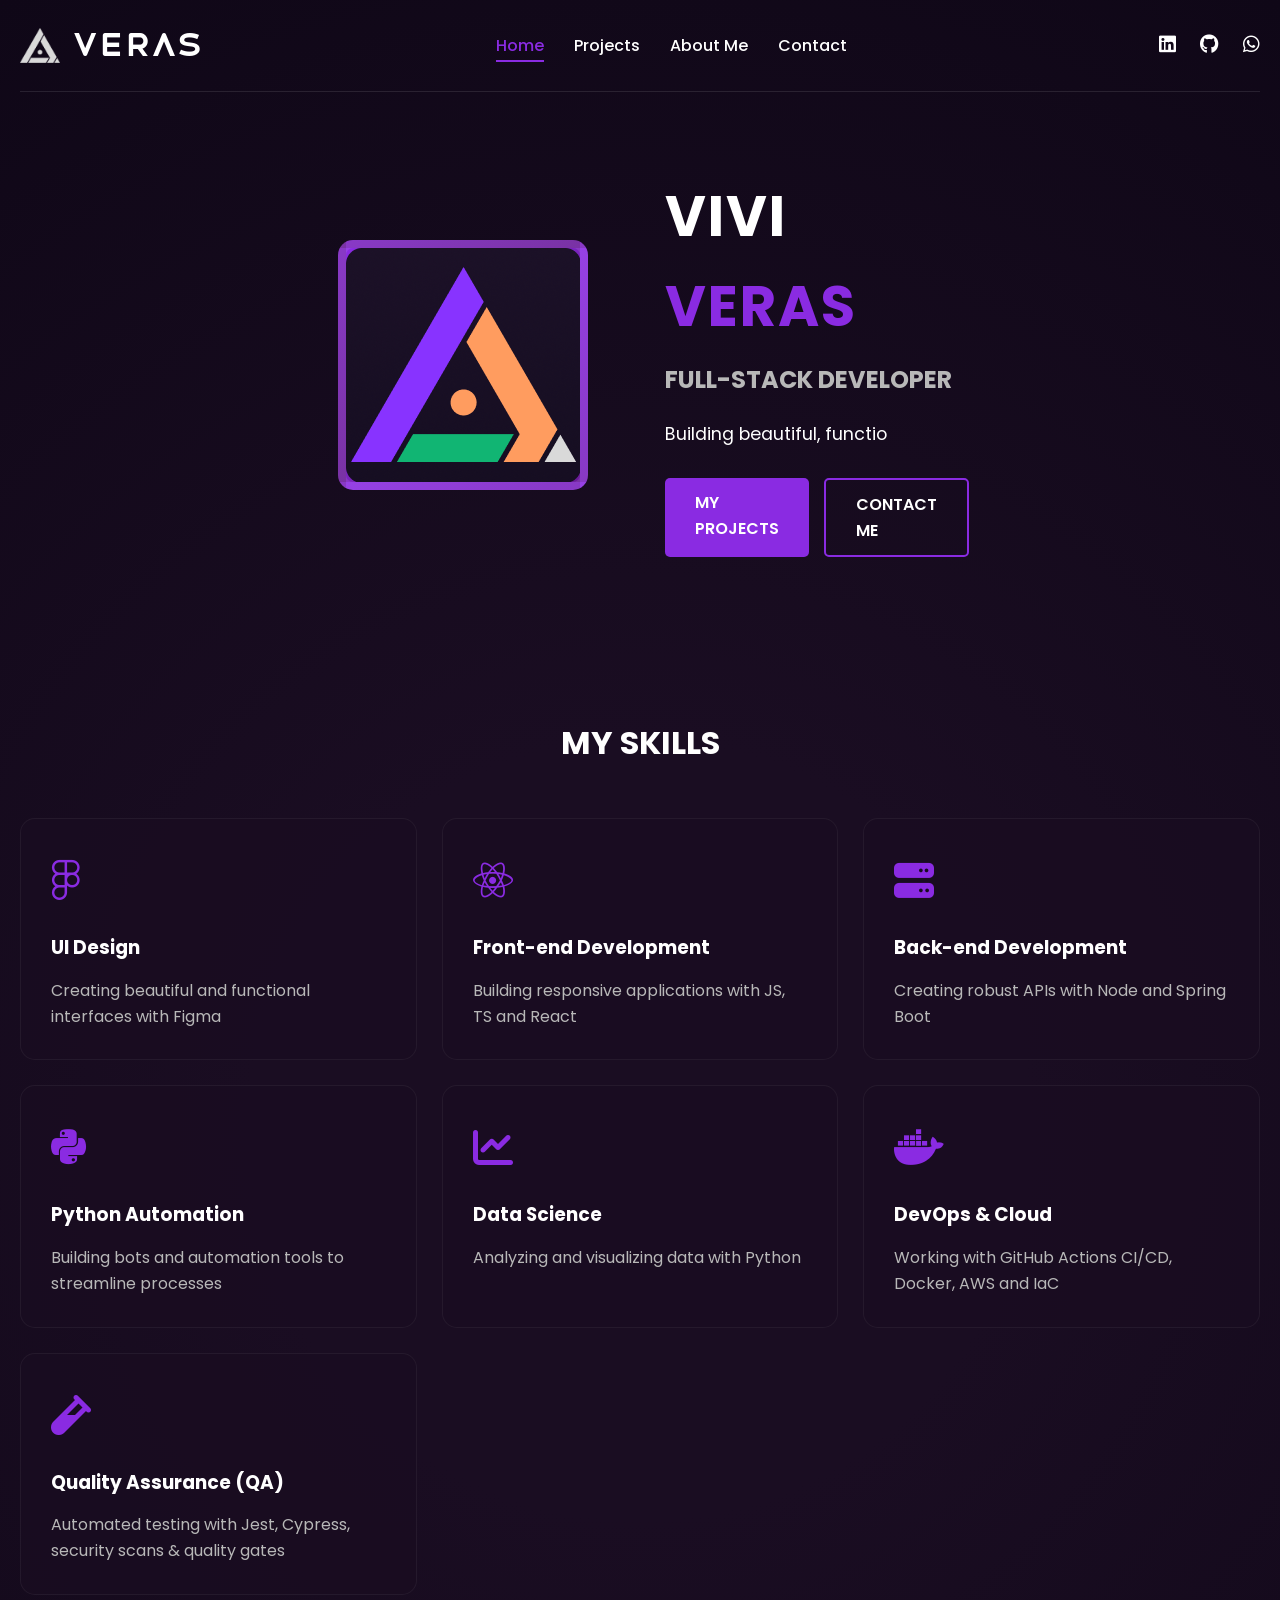
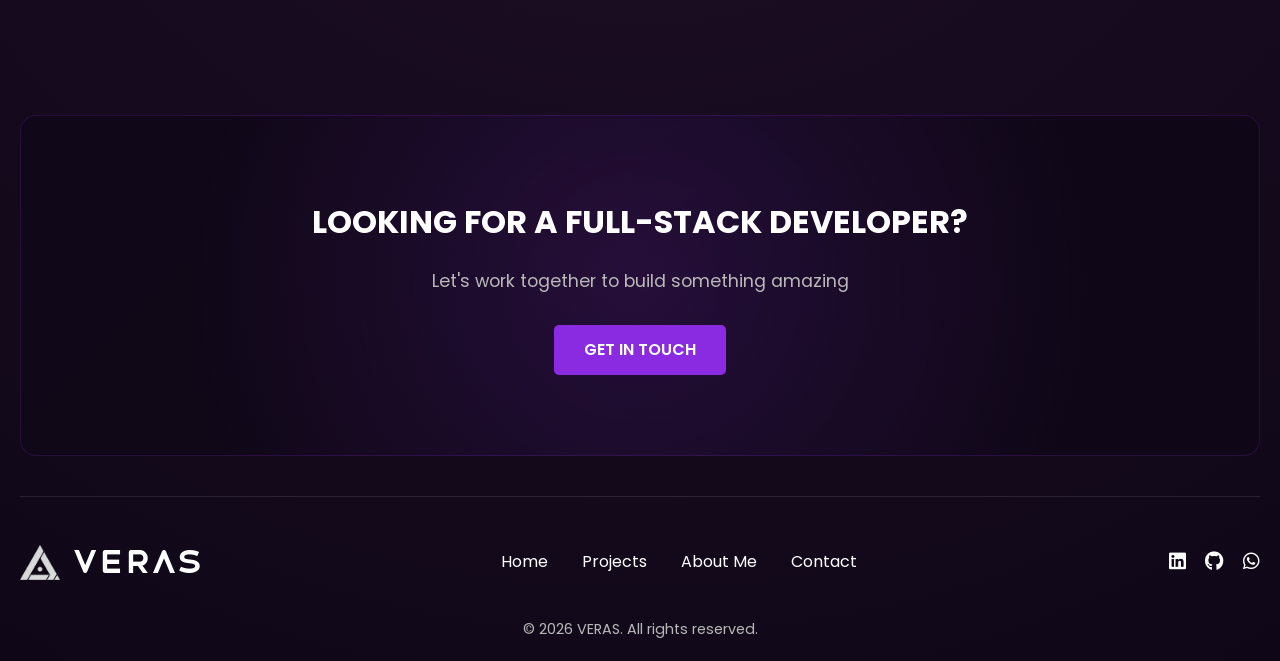
==== index.html @ 038ceb1c "feat: Update portfolio content, fix UI bugs, and add CV Maker project" ====
<!DOCTYPE html>
<html lang="en">
<head>
    <meta charset="UTF-8">
    <meta name="viewport" content="width=device-width, initial-scale=1.0">
    
    <title>Vivi Veras | Full-Stack Developer</title>
    <meta name="title" content="Veras - Full-Stack Developer">
    <meta name="description" content="Building beautiful, functional, and scalable applications. Hire Vivi Veras, a skilled Full-Stack Developer with expertise in Python, React, Angular, and more.">
    <meta name="keywords" content="full-stack developer, web developer, python developer, react developer, angular developer, UI design, frontend developer, backend developer, software engineer, Vivi Veras, designer, figma, websites building, freelancer, remote, net, dotnet, java, javascript, typescript, rust, tauri, docker, software development, veras portfolio netlify">
    <meta name="author" content="Vivi Veras">
    <meta name="robots" content="index, follow">
    <meta name="googlebot" content="index, follow">
    <meta name="google-site-verification" content="citkkVVfxA2Vy9rXmidA8Reuo5yR6xM_Xalz1vqSCcA" />
    <link rel="canonical" href="https://veras-app.netlify.app/">

    <script type="application/ld+json">
    {
      "@context": "https://schema.org",
      "@type": "Person",
      "name": "Vivi Veras",
      "url": "https://veras-app.netlify.app/",
      "jobTitle": "Full-Stack Developer",
      "sameAs": [
        "https://linkedin.com/in/veras-d/",
        "https://github.com/veras-d/"
      ],
      "knowsAbout": ["Python", "React", "FIGMA", "UI Design", "Data Science", "Frontend Development", "Backend Development"]
    }

    </script>
    <!-- Google tag (gtag.js) -->
    <script async src="https://www.googletagmanager.com/gtag/js?id=G-C8WXC02PWG"></script>
    <script>
    window.dataLayer = window.dataLayer || [];
    function gtag(){dataLayer.push(arguments);}
    gtag('js', new Date());

    gtag('config', 'G-C8WXC02PWG');
    </script>

    <meta property="og:title" content="Vivi Veras | Full-Stack Developer" />
    <meta property="og:description" content="Building beautiful, functional, and scalable applications. Explore my skills and projects as a Full-Stack Developer." />
    <meta property="og:image" content="https://i.imgur.com/t2CyoUf.png" />
    <meta property="og:url" content="https://veras-app.netlify.app/" />
    <meta property="og:type" content="website" />
    <meta property="og:site_name" content="Vivi Veras Portfolio" />
    
    <meta name="twitter:card" content="summary_large_image">
    <meta name="twitter:title" content="Vivi Veras | Full-Stack Developer">
    <meta name="twitter:description" content="Building beautiful, functional, and scalable applications. Explore my skills and projects.">
    <meta name="twitter:image" content="https://i.imgur.com/t2CyoUf.png">

    <link rel="icon" href="https://i.imgur.com/virddZb.png">
    <link rel="stylesheet" href="styles/styles.css">
    <link rel="stylesheet" href="https://cdnjs.cloudflare.com/ajax/libs/font-awesome/6.4.0/css/all.min.css">
</head>
<body>
    <div class="container">
        <header>
            <div class="logo">
                <div class="logo-icon"><img src="public/new_logoV5.png" alt="Vivi Veras Logo"></div>
                <div class="logo-text">VERAS</div>
            </div>
            <nav>
                <ul>
                    <li class="active"><a href="index.html">Home</a></li>
                    <li><a href="Pages/projects.html">Projects</a></li>
                    <li><a href="Pages/about.html">About Me</a></li>
                    <li><a href="Pages/contact.html">Contact</a></li>
                </ul>
            </nav>
            <div class="social-links">
                <a href="https://linkedin.com/in/veras-d/" target="_blank" aria-label="LinkedIn Profile"><i class="fab fa-linkedin"></i></a>
                <a href="https://github.com/veras-d/" target="_blank" aria-label="GitHub Profile"><i class="fab fa-github"></i></a>
                <a href="https://wa.me/5598987216857" target="_blank" aria-label="WhatsApp Contact"><i class="fab fa-whatsapp"></i></a>
            </div>
        </header>

        <main>
            <div class="hero">
                <div class="hero-content">
                    <div class="hero-avatar">
                        <div class="pixel-avatar"><img src="public/new_logo.png" alt="Vivi Veras portrait"></div>
                    </div>
                    <div class="hero-text">
                        <h1 class="pixel-title">VIVI <span class="highlight">VERAS</span></h1>
                        <h2>FULL-STACK DEVELOPER</h2>
                        <p>Building beautiful, functional, and scalable applications</p>
                        <div class="cta-buttons">
                            <a href="Pages/projects.html" class="btn primary">MY PROJECTS</a>
                            <a href="Pages/contact.html" class="btn secondary">CONTACT ME</a>
                        </div>
                    </div>
                </div>
            </div>

            <section class="skills">
                <h2>MY SKILLS</h2>
                <div class="skills-grid">
                    <div class="skill-card">
                        <div class="skill-icon"><i class="fab fa-figma"></i></div>
                        <h3>UI Design</h3>
                        <p>Creating beautiful and functional interfaces with Figma</p>
                    </div>
                    <div class="skill-card">
                        <div class="skill-icon"><i class="fab fa-react"></i></div>
                        <h3>Front-end Development</h3>
                        <p>Building responsive applications with JS, TS and React</p>
                    </div>
                    <div class="skill-card">
                        <div class="skill-icon"><i class="fas fa-server"></i></div>
                        <h3>Back-end Development</h3>
                        <p>Creating robust APIs with Node and Spring Boot</p>
                    </div>
                    <div class="skill-card">
                        <div class="skill-icon"><i class="fab fa-python"></i></div>
                        <h3>Python Automation</h3>
                        <p>Building bots and automation tools to streamline processes</p>
                    </div>
                    <div class="skill-card">
                        <div class="skill-icon"><i class="fas fa-chart-line"></i></div>
                        <h3>Data Science</h3>
                        <p>Analyzing and visualizing data with Python</p>
                    </div>
                    <div class="skill-card">
                        <div class="skill-icon"><i class="fab fa-docker"></i></div>
                        <h3>DevOps &amp; Cloud</h3>
                        <p>Working with GitHub Actions CI/CD, Docker, AWS and IaC</p>
                    </div>
                    <div class="skill-card">
                        <div class="skill-icon"><i class="fas fa-vial"></i></div>
                        <h3>Quality Assurance (QA)</h3>
                        <p>Automated testing with Jest, Cypress, security scans &amp; quality gates</p>
                    </div>
                </div>
            </section>

            <section class="cta-section">
                <h2>LOOKING FOR A FULL-STACK DEVELOPER?</h2>
                <p>Let's work together to build something amazing</p>
                <a href="Pages/contact.html" class="btn primary">GET IN TOUCH</a>
            </section>
        </main>

        <footer>
            <div class="footer-content">
                <div class="footer-logo">
                    <div class="logo-icon"><img src="public/new_logoV5.png" alt="Vivi Veras Logo"></div>
                    <div class="logo-text">VERAS</div>
                </div>
                <div class="footer-links">
                    <a href="index.html">Home</a>
                    <a href="Pages/projects.html">Projects</a>
                    <a href="Pages/about.html">About Me</a>
                    <a href="Pages/contact.html">Contact</a>
                </div>
                <div class="footer-social">
                    <a href="https://linkedin.com/in/veras-d/" target="_blank" aria-label="LinkedIn Profile"><i class="fab fa-linkedin"></i></a>
                    <a href="https://github.com/veras-d/" target="_blank" aria-label="GitHub Profile"><i class="fab fa-github"></i></a>
                    <a href="https://wa.me/5598987216857" target="_blank" aria-label="WhatsApp Contact"><i class="fab fa-whatsapp"></i></a>
                </div>
            </div>
            <div class="copyright">
                <p>&copy; 2026 VERAS. All rights reserved.</p>
            </div>
        </footer>
    </div>

    <script src="src/script.js"></script>
</body>
</html>
---- styles/styles.css ----
@import url("https://fonts.googleapis.com/css2?family=Poppins:wght@300;400;500;600;700&display=swap");

@font-face {
    font-family: "Havelock";
    src: url("../fonts/Havelock\ Titling\ Bold.ttf") format("truetype"); /* Para TTF */
}

@font-face {
    font-family: "Engravers";
    src: url("../fonts/Engravers\'\ Gothic\ Regular.otf") format("opentype"); /* Para OTF */
}

:root {
    --primary-color: #8a2be2;
    --secondary-color: #6a1b9a;
    --dark-bg: #0f0717;
    --darker-bg: #080410;
    --light-text: #ffffff;
    --gray-text: #b8b8b8;
    --card-bg: rgba(26, 13, 34, 0.7);
    --hover-color: #9d4edd;
    --accent-color: #FF9C5F;
}

* {
    margin: 0;
    padding: 0;
    box-sizing: border-box;
}

body {
    font-family: "Poppins", sans-serif;
    background: radial-gradient(circle at center, #1a0d22 30%, #0f0717 100%);
    color: var(--light-text);
    line-height: 1.6;
}

.container {
    max-width: 1400px;
    margin: 0 auto;
    padding: 0 20px;
}

a {
    text-decoration: none;
    color: var(--light-text);
    transition: all 0.3s ease;
}

ul {
    list-style: none;
}

.btn {
    display: inline-block;
    padding: 12px 30px;
    border-radius: 5px;
    font-weight: 600;
    text-transform: uppercase;
    cursor: pointer;
    transition: all 0.3s ease;
}

.primary {
    background: var(--primary-color);
    color: white;
}

.primary:hover {
    background: var(--hover-color);
    transform: translateY(-3px);
    box-shadow: 0 5px 15px rgba(138, 43, 226, 0.4);
}

.secondary {
    background: transparent;
    border: 2px solid var(--primary-color);
    color: var(--light-text);
}

.secondary:hover {
    background: rgba(138, 43, 226, 0.1);
    transform: translateY(-3px);
    box-shadow: 0 5px 15px rgba(138, 43, 226, 0.2);
}

/* Header Styles */
header {
    display: flex;
    justify-content: space-between;
    align-items: center;
    padding: 20px 0;
    border-bottom: 1px solid rgba(255, 255, 255, 0.1);
}

.logo {
    display: flex;
    align-items: center;
}

.logo-icon {
    width: 40px;
    height: 40px;
    border-radius: 5px;
    display: flex;
    align-items: center;
    justify-content: center;
    font-weight: 700;
    margin-right: 10px;
}

.logo-icon img {
    width: 40px;
    height: auto;
}

.logo-text {
    font-size: 2rem;
    /* font-weight: 700; */
    font-family: "Havelock"; /*Havelock, Engravers*/
}

nav ul {
    display: flex;
}

nav ul li {
    margin: 0 15px;
}

nav ul li a {
    font-weight: 500;
    padding: 5px 0;
    position: relative;
}

nav ul li a:hover,
nav ul li.active a {
    color: var(--primary-color);
}

nav ul li a::after {
    content: "";
    position: absolute;
    bottom: 0;
    left: 0;
    width: 0;
    height: 2px;
    background: var(--primary-color);
    transition: all 0.3s ease;
}

nav ul li a:hover::after,
nav ul li.active a::after {
    width: 100%;
}

.social-links a {
    margin-left: 20px;
    font-size: 1.2rem;
}

.social-links a:hover {
    color: var(--primary-color);
}

.hero {
    padding: 80px 0;
    display: flex;
    align-items: center;
    justify-content: center;
}

.hero-content {
    display: flex;
    align-items: center;
    gap: 50px;
}

.hero-avatar {
    flex: 1;
    display: flex;
    justify-content: center;
}

.pixel-avatar {
    width: 250px;
    height: 250px;
    background: linear-gradient(
        135deg,
        var(--primary-color),
        var(--secondary-color)
    );
    border: 8px solid rgba(255, 255, 255, 0.1);
    border-radius: 15px;
    position: relative;
    overflow: hidden;
}

.hero-text {
    flex: 1;
}

.pixel-title {
    font-size: 3.5rem;
    margin-bottom: 10px;
    letter-spacing: 2px;
}

.highlight {
    color: var(--primary-color);
}

.hero-text h2 {
    font-size: 1.5rem;
    margin-bottom: 20px;
    color: var(--gray-text);
}

.hero-text p {
    font-size: 1.1rem;
    margin-bottom: 30px;
    max-width: 500px;
}

.cta-buttons {
    display: flex;
    gap: 15px;
}

.skills {
    padding: 80px 0;
}

.skills h2 {
    text-align: center;
    margin-bottom: 50px;
    font-size: 2rem;
}

.skills-grid {
    display: grid;
    grid-template-columns: repeat(auto-fit, minmax(300px, 1fr));
    gap: 25px;
}

.skill-card {
    background: var(--card-bg);
    border-radius: 15px;
    padding: 30px;
    transition: all 0.3s ease;
    border: 1px solid rgba(255, 255, 255, 0.05);
}

.skill-card:hover {
    transform: translateY(-10px);
    box-shadow: 0 10px 30px rgba(0, 0, 0, 0.3);
    border-color: var(--primary-color);
}

.skill-icon {
    font-size: 2.5rem;
    margin-bottom: 20px;
    color: var(--primary-color);
}

.skill-card h3 {
    margin-bottom: 15px;
}

.skill-card p {
    color: var(--gray-text);
}

.future {
    opacity: 0.7;
    position: relative;
}

.future::after {
    content: "FUTURE";
    position: absolute;
    top: 10px;
    right: 10px;
    background: var(--primary-color);
    color: white;
    padding: 3px 8px;
    border-radius: 3px;
    font-size: 0.7rem;
    font-weight: bold;
}

.cta-section {
    text-align: center;
    padding: 80px 0;
    background: radial-gradient(circle at center, rgba(138, 43, 226, 0.15) 0%, rgba(15, 7, 23, 0.95) 70%),
        linear-gradient(135deg, rgba(26, 13, 34, 0.9), rgba(15, 7, 23, 0.98));
    border: 1px solid rgba(138, 43, 226, 0.2);
    border-radius: 16px;
    margin: 40px 0;
}

.cta-section h2 {
    font-size: 2rem;
    margin-bottom: 20px;
}

.cta-section p {
    font-size: 1.1rem;
    margin-bottom: 30px;
    color: var(--gray-text);
}

footer {
    border-top: 1px solid rgba(255, 255, 255, 0.1);
    padding: 40px 0 20px;
}

.footer-content {
    display: flex;
    justify-content: space-between;
    align-items: center;
    margin-bottom: 30px;
}

.footer-logo {
    display: flex;
    align-items: center;
}

.footer-links a {
    margin: 0 15px;
}

.footer-links a:hover {
    color: var(--primary-color);
}

.footer-social a {
    margin-left: 15px;
    font-size: 1.2rem;
}

.footer-social a:hover {
    color: var(--primary-color);
}

.copyright {
    text-align: center;
    color: var(--gray-text);
    font-size: 0.9rem;
}

.icon {
    display: inline-block;
    width: 20px;
    height: 20px;
    background-size: contain;
    background-repeat: no-repeat;
    margin-right: 8px;
    vertical-align: middle;
}

.icon-ts {
    background-image: url('../public/icons/typescript-50.png');
}

.icon-cs {
    background-image: url('../public/icons/c-sharp-50.png');
}

.icon-nest {
    background-image: url('../public/icons/nest.png');
}

.icon-jest {
    background-image: url('../public/icons/jest-24.png');
}

.icon-postman {
    background-image: url('../public/icons/postman-24.png');
}

.icon-cypress {
    background-image: url('../public/icons/cypress.png');
}

.icon-bot {
    display: inline-block;
    width: 2rem;
    height: 2rem;
    background-size: contain;
    background-repeat: no-repeat;
    margin-right: 8px;
    vertical-align: middle;
    background-image: url('../public/icons/bot-30.png');
}

.fa-money-bill-exchange {
    display: inline-block;
    width: 2rem;
    height: 2rem;
    background-size: contain;
    background-repeat: no-repeat;
    margin-right: 8px;
    vertical-align: middle;
    background-image: url('../public/icons/money-bill-exchange.png');
}

.fa-terraform {
    background-image: url('../public/icons/terraform-50.png');
}

.fa-kubernetes {
    background-image: url('../public/icons/kubernetes-50.png');
}

.fa-tailwind {
    background-image: url('../public/icons/tailwindcss-48.png');
}

@media (max-width: 768px) {
    header {
        flex-direction: column;
        gap: 20px;
    }

    nav ul {
        margin: 20px 0;
    }

    .hero-content {
        flex-direction: column;
        text-align: center;
    }

    .cta-buttons {
        justify-content: center;
    }

    .footer-content {
        flex-direction: column;
        gap: 20px;
    }
}

@media (max-width: 480px) {
    nav ul li {
        margin: 0 10px;
    }

    .pixel-title {
        font-size: 2.5rem;
    }

    .social-links a {
        margin-left: 15px;
    }
}
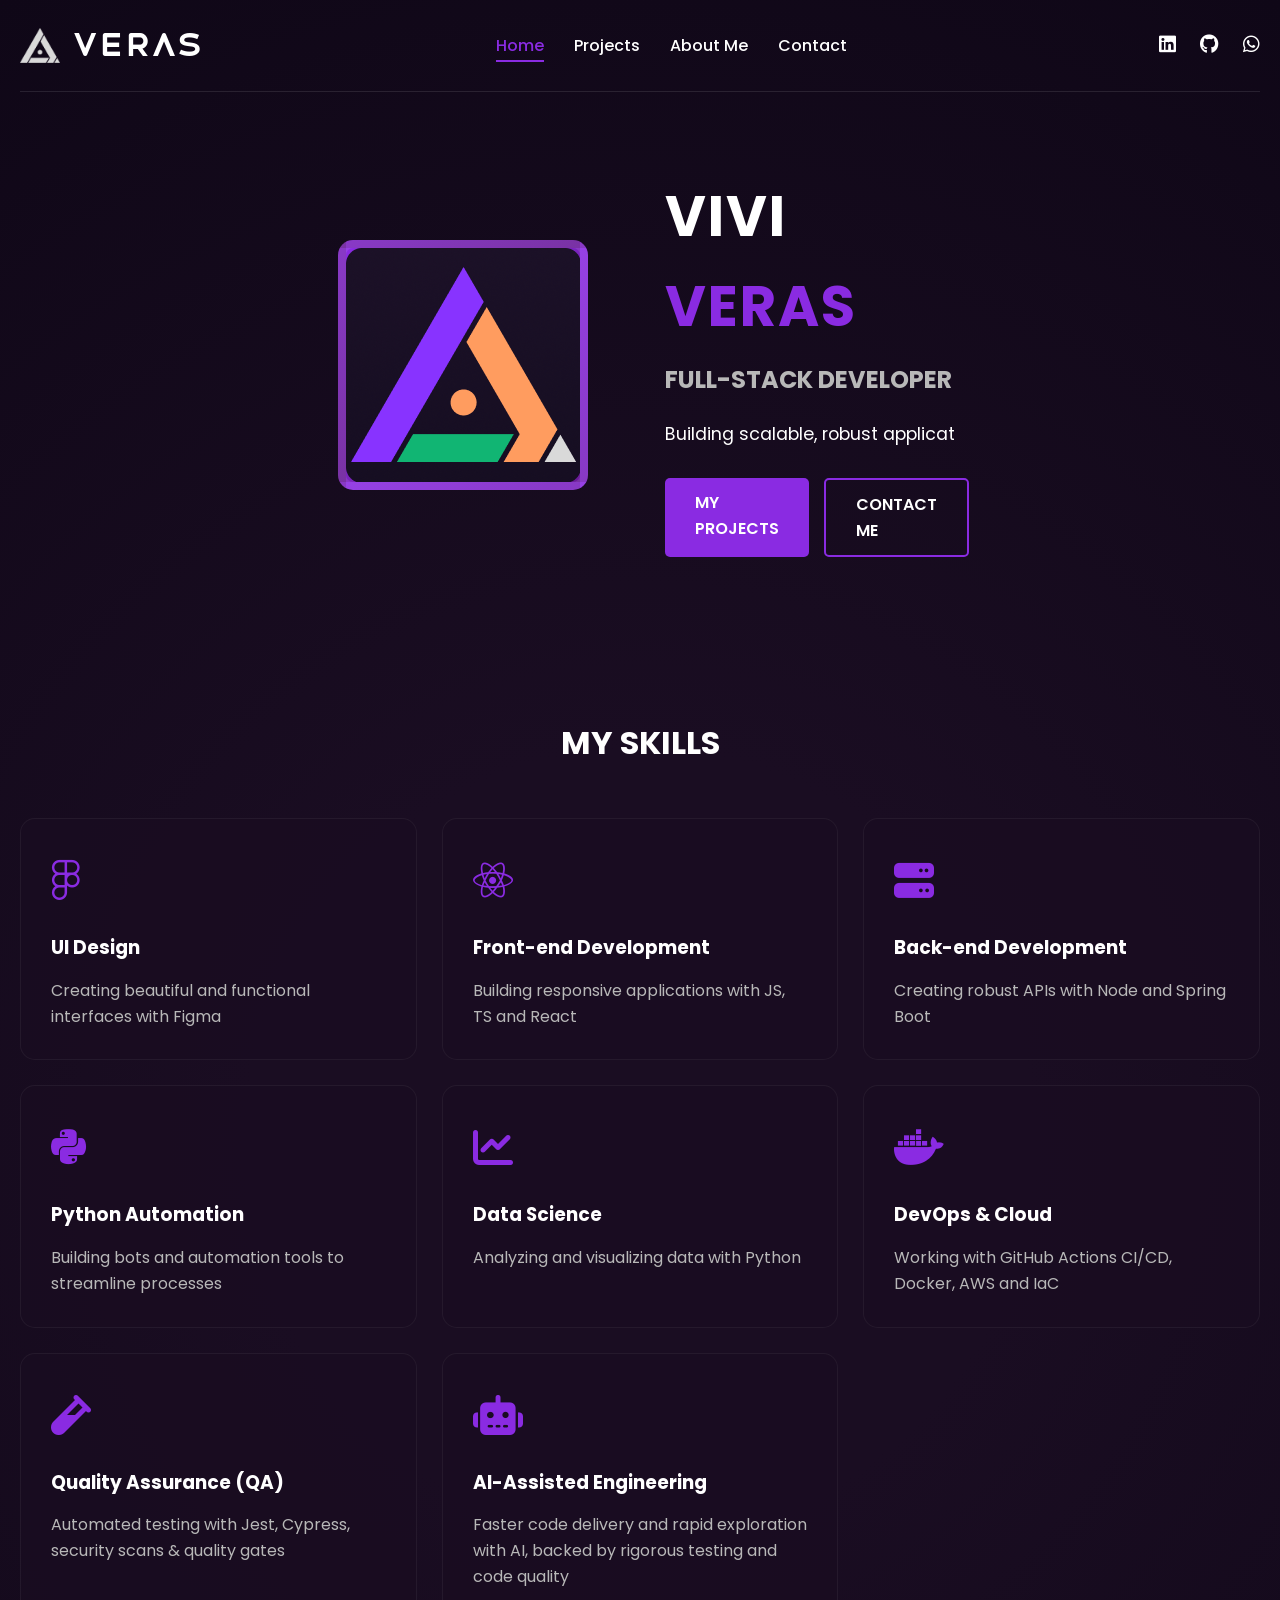
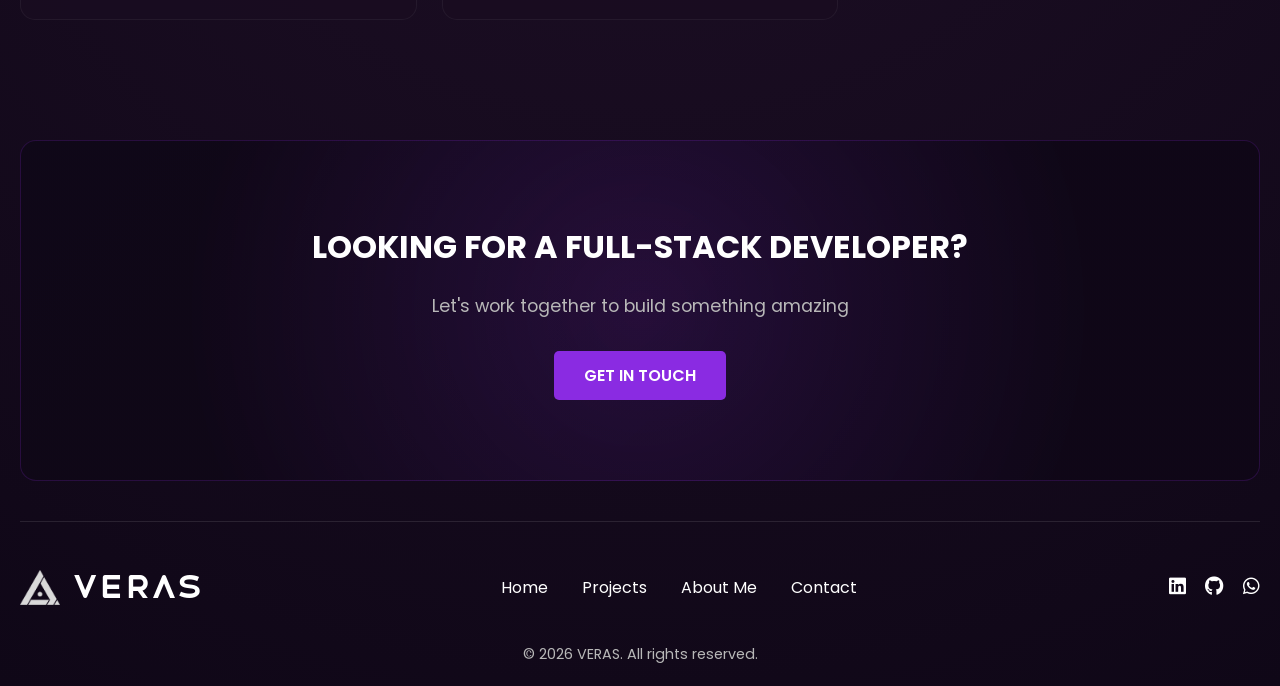
==== commit 905fa10b: "feat: Highlight AI-assisted development, faster delivery, and code quality across portfolio" ====
--- a/index.html
+++ b/index.html
@@ -6,8 +6,8 @@
     
     <title>Vivi Veras | Full-Stack Developer</title>
     <meta name="title" content="Veras - Full-Stack Developer">
-    <meta name="description" content="Building beautiful, functional, and scalable applications. Hire Vivi Veras, a skilled Full-Stack Developer with expertise in Python, React, Angular, and more.">
-    <meta name="keywords" content="full-stack developer, web developer, python developer, react developer, angular developer, UI design, frontend developer, backend developer, software engineer, Vivi Veras, designer, figma, websites building, freelancer, remote, net, dotnet, java, javascript, typescript, rust, tauri, docker, software development, veras portfolio netlify">
+    <meta name="description" content="Building scalable, high-performance applications through AI-assisted engineering. Hire Vivi Veras, a skilled Full-Stack Developer delivering rapid exploration, faster code delivery, and uncompromising quality.">
+    <meta name="keywords" content="full-stack developer, web developer, python developer, react developer, angular developer, UI design, frontend developer, backend developer, software engineer, Vivi Veras, designer, figma, websites building, freelancer, remote, net, dotnet, java, javascript, typescript, rust, tauri, docker, ai-assisted development, ai-augmented engineering, rapid prototyping, code quality, software development, veras portfolio netlify">
     <meta name="author" content="Vivi Veras">
     <meta name="robots" content="index, follow">
     <meta name="googlebot" content="index, follow">
@@ -25,7 +25,7 @@
         "https://linkedin.com/in/veras-d/",
         "https://github.com/veras-d/"
       ],
-      "knowsAbout": ["Python", "React", "FIGMA", "UI Design", "Data Science", "Frontend Development", "Backend Development"]
+      "knowsAbout": ["Python", "React", "FIGMA", "UI Design", "Data Science", "Frontend Development", "Backend Development", "AI-Assisted Development", "DevOps", "Software Architecture"]
     }
 
     </script>
@@ -40,7 +40,7 @@
     </script>
 
     <meta property="og:title" content="Vivi Veras | Full-Stack Developer" />
-    <meta property="og:description" content="Building beautiful, functional, and scalable applications. Explore my skills and projects as a Full-Stack Developer." />
+    <meta property="og:description" content="Building scalable applications with AI-assisted engineering. Rapid exploration, faster code delivery, and uncompromising quality." />
     <meta property="og:image" content="https://i.imgur.com/t2CyoUf.png" />
     <meta property="og:url" content="https://veras-app.netlify.app/" />
     <meta property="og:type" content="website" />
@@ -86,7 +86,7 @@
                     <div class="hero-text">
                         <h1 class="pixel-title">VIVI <span class="highlight">VERAS</span></h1>
                         <h2>FULL-STACK DEVELOPER</h2>
-                        <p>Building beautiful, functional, and scalable applications</p>
+                        <p>Building scalable, robust applications through AI-assisted engineering &mdash; delivering faster code, rapid exploration, and uncompromising quality.</p>
                         <div class="cta-buttons">
                             <a href="Pages/projects.html" class="btn primary">MY PROJECTS</a>
                             <a href="Pages/contact.html" class="btn secondary">CONTACT ME</a>
@@ -133,6 +133,11 @@
                         <h3>Quality Assurance (QA)</h3>
                         <p>Automated testing with Jest, Cypress, security scans &amp; quality gates</p>
                     </div>
+                    <div class="skill-card">
+                        <div class="skill-icon"><i class="fas fa-robot"></i></div>
+                        <h3>AI-Assisted Engineering</h3>
+                        <p>Faster code delivery and rapid exploration with AI, backed by rigorous testing and code quality</p>
+                    </div>
                 </div>
             </section>
 
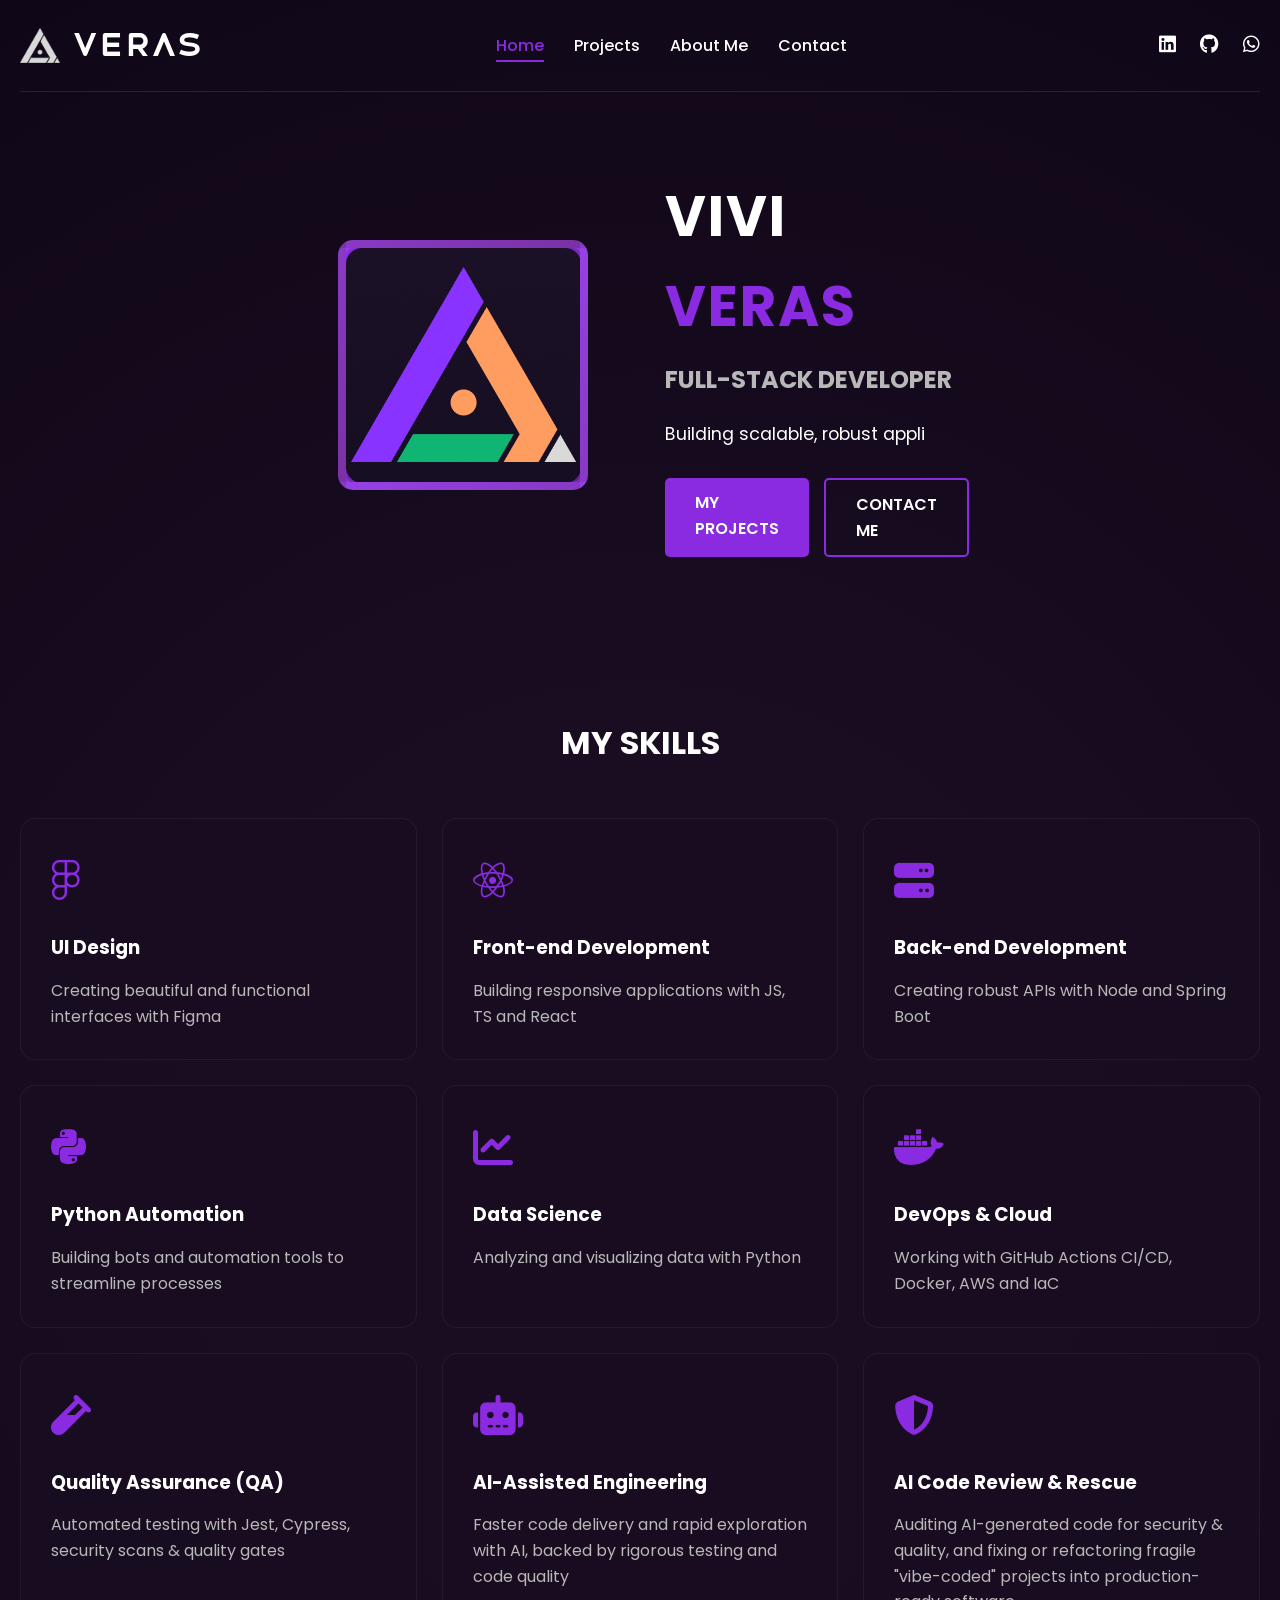
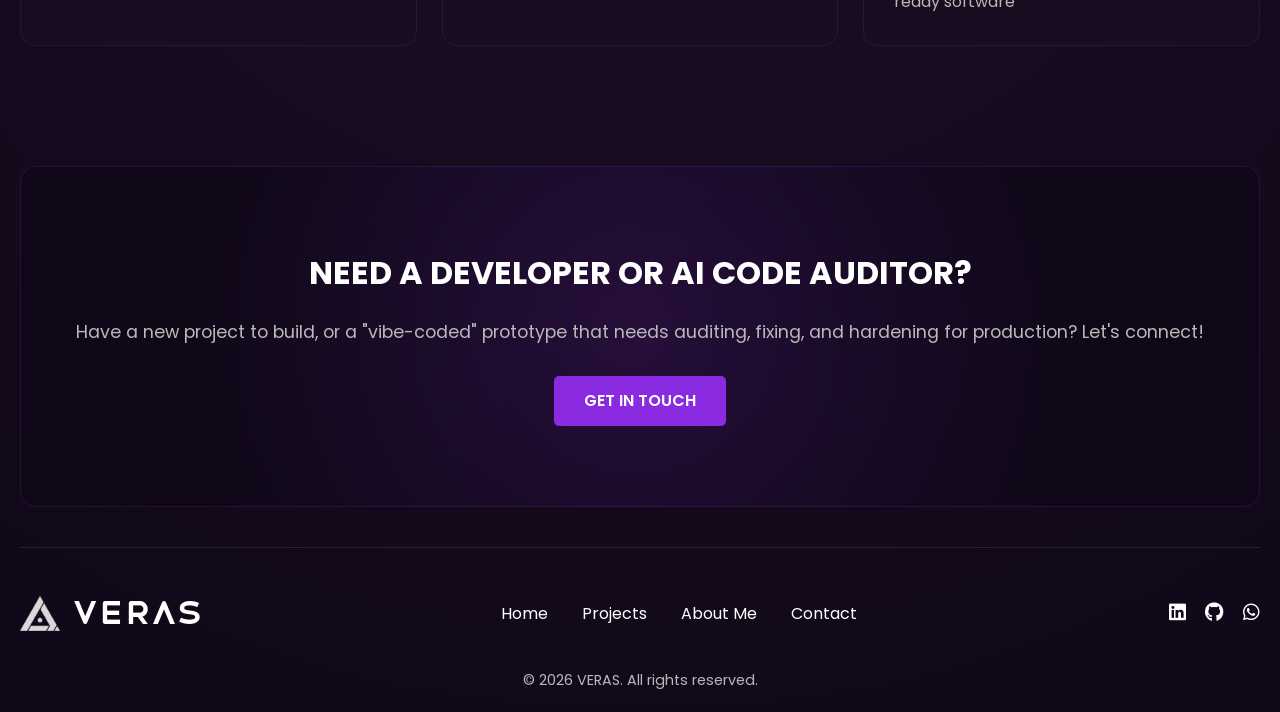
==== commit ba2fc4f5: "feat: add AI code review, security auditing, and vibe-coded project rescue services" ====
--- a/index.html
+++ b/index.html
@@ -6,8 +6,8 @@
     
     <title>Vivi Veras | Full-Stack Developer</title>
     <meta name="title" content="Veras - Full-Stack Developer">
-    <meta name="description" content="Building scalable, high-performance applications through AI-assisted engineering. Hire Vivi Veras, a skilled Full-Stack Developer delivering rapid exploration, faster code delivery, and uncompromising quality.">
-    <meta name="keywords" content="full-stack developer, web developer, python developer, react developer, angular developer, UI design, frontend developer, backend developer, software engineer, Vivi Veras, designer, figma, websites building, freelancer, remote, net, dotnet, java, javascript, typescript, rust, tauri, docker, ai-assisted development, ai-augmented engineering, rapid prototyping, code quality, software development, veras portfolio netlify">
+    <meta name="description" content="Full-Stack Developer & AI Code Auditor. Building scalable web & desktop applications with AI-assisted engineering, auditing AI-generated code for quality and security, and refactoring vibe-coded projects for production.">
+    <meta name="keywords" content="full-stack developer, web developer, python developer, react developer, angular developer, UI design, frontend developer, backend developer, software engineer, Vivi Veras, designer, figma, websites building, freelancer, remote, net, dotnet, java, javascript, typescript, rust, tauri, docker, ai code review, code auditor, fix vibe coding, vibe-coded rescue, ai-assisted development, ai-augmented engineering, rapid prototyping, code quality, software development, veras portfolio netlify">
     <meta name="author" content="Vivi Veras">
     <meta name="robots" content="index, follow">
     <meta name="googlebot" content="index, follow">
@@ -25,7 +25,7 @@
         "https://linkedin.com/in/veras-d/",
         "https://github.com/veras-d/"
       ],
-      "knowsAbout": ["Python", "React", "FIGMA", "UI Design", "Data Science", "Frontend Development", "Backend Development", "AI-Assisted Development", "DevOps", "Software Architecture"]
+      "knowsAbout": ["Python", "React", "FIGMA", "UI Design", "Data Science", "Frontend Development", "Backend Development", "AI-Assisted Development", "AI Code Review", "Code Quality Auditing", "DevOps", "Software Architecture"]
     }
 
     </script>
@@ -138,12 +138,17 @@
                         <h3>AI-Assisted Engineering</h3>
                         <p>Faster code delivery and rapid exploration with AI, backed by rigorous testing and code quality</p>
                     </div>
+                    <div class="skill-card">
+                        <div class="skill-icon"><i class="fas fa-shield-alt"></i></div>
+                        <h3>AI Code Review &amp; Rescue</h3>
+                        <p>Auditing AI-generated code for security &amp; quality, and fixing or refactoring fragile "vibe-coded" projects into production-ready software</p>
+                    </div>
                 </div>
             </section>
 
             <section class="cta-section">
-                <h2>LOOKING FOR A FULL-STACK DEVELOPER?</h2>
-                <p>Let's work together to build something amazing</p>
+                <h2>NEED A DEVELOPER OR AI CODE AUDITOR?</h2>
+                <p>Have a new project to build, or a "vibe-coded" prototype that needs auditing, fixing, and hardening for production? Let's connect!</p>
                 <a href="Pages/contact.html" class="btn primary">GET IN TOUCH</a>
             </section>
         </main>
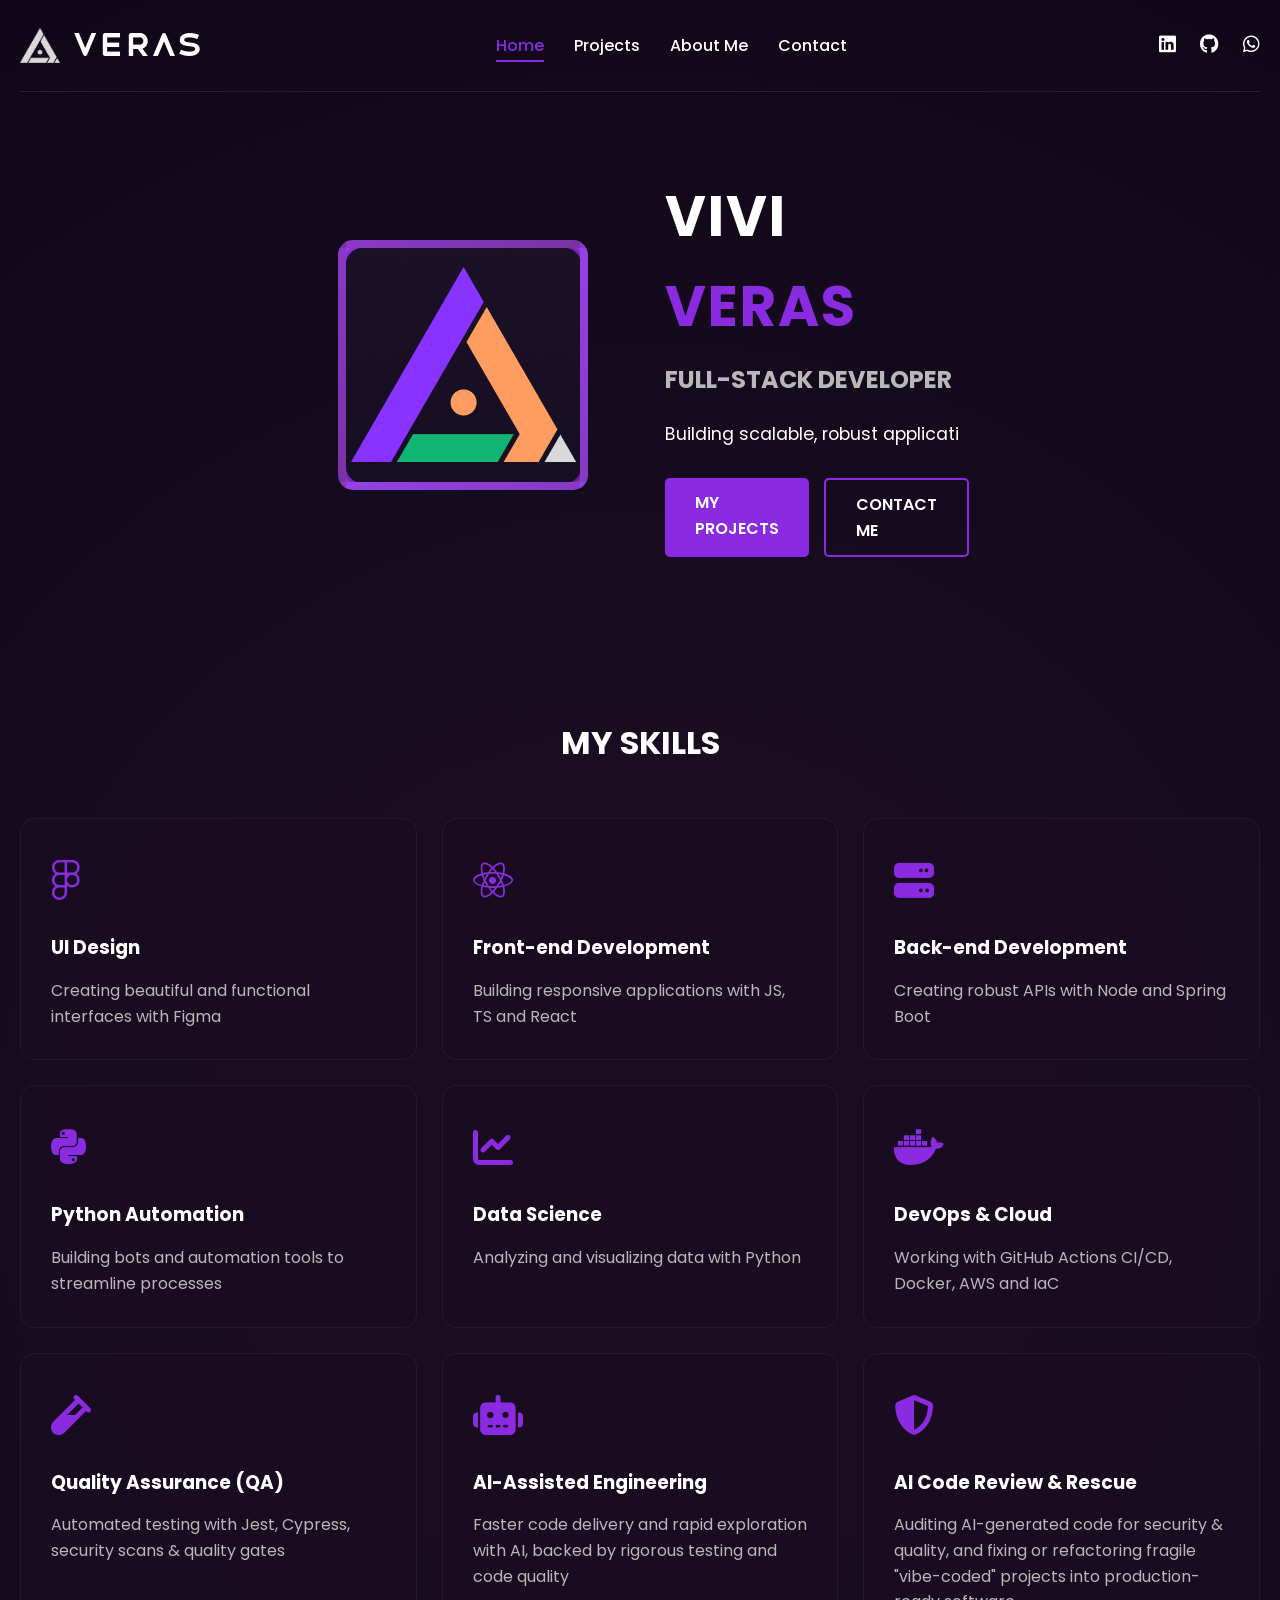
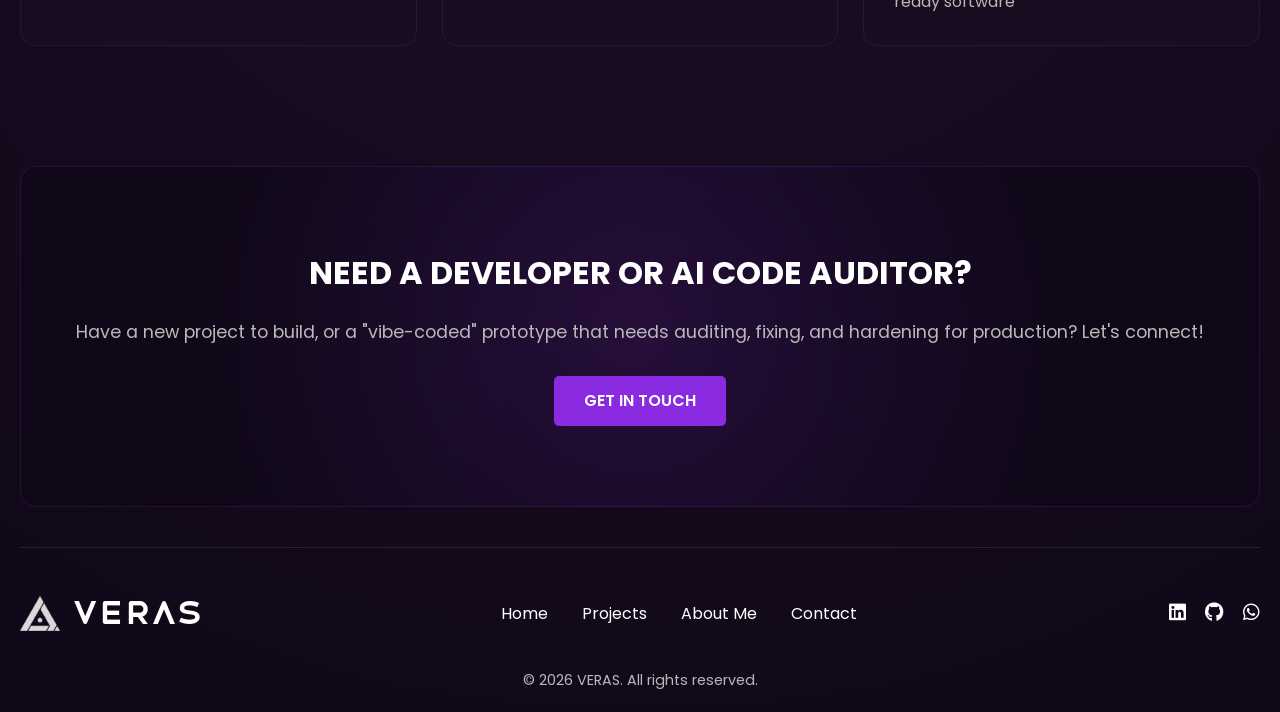
==== commit 828d369e: "refactor: shorten AI engineering section and remove all em dashes from website" ====
--- a/index.html
+++ b/index.html
@@ -86,7 +86,7 @@
                     <div class="hero-text">
                         <h1 class="pixel-title">VIVI <span class="highlight">VERAS</span></h1>
                         <h2>FULL-STACK DEVELOPER</h2>
-                        <p>Building scalable, robust applications through AI-assisted engineering &mdash; delivering faster code, rapid exploration, and uncompromising quality.</p>
+                        <p>Building scalable, robust applications through AI-assisted engineering, delivering faster code, rapid exploration, and uncompromising quality.</p>
                         <div class="cta-buttons">
                             <a href="Pages/projects.html" class="btn primary">MY PROJECTS</a>
                             <a href="Pages/contact.html" class="btn secondary">CONTACT ME</a>
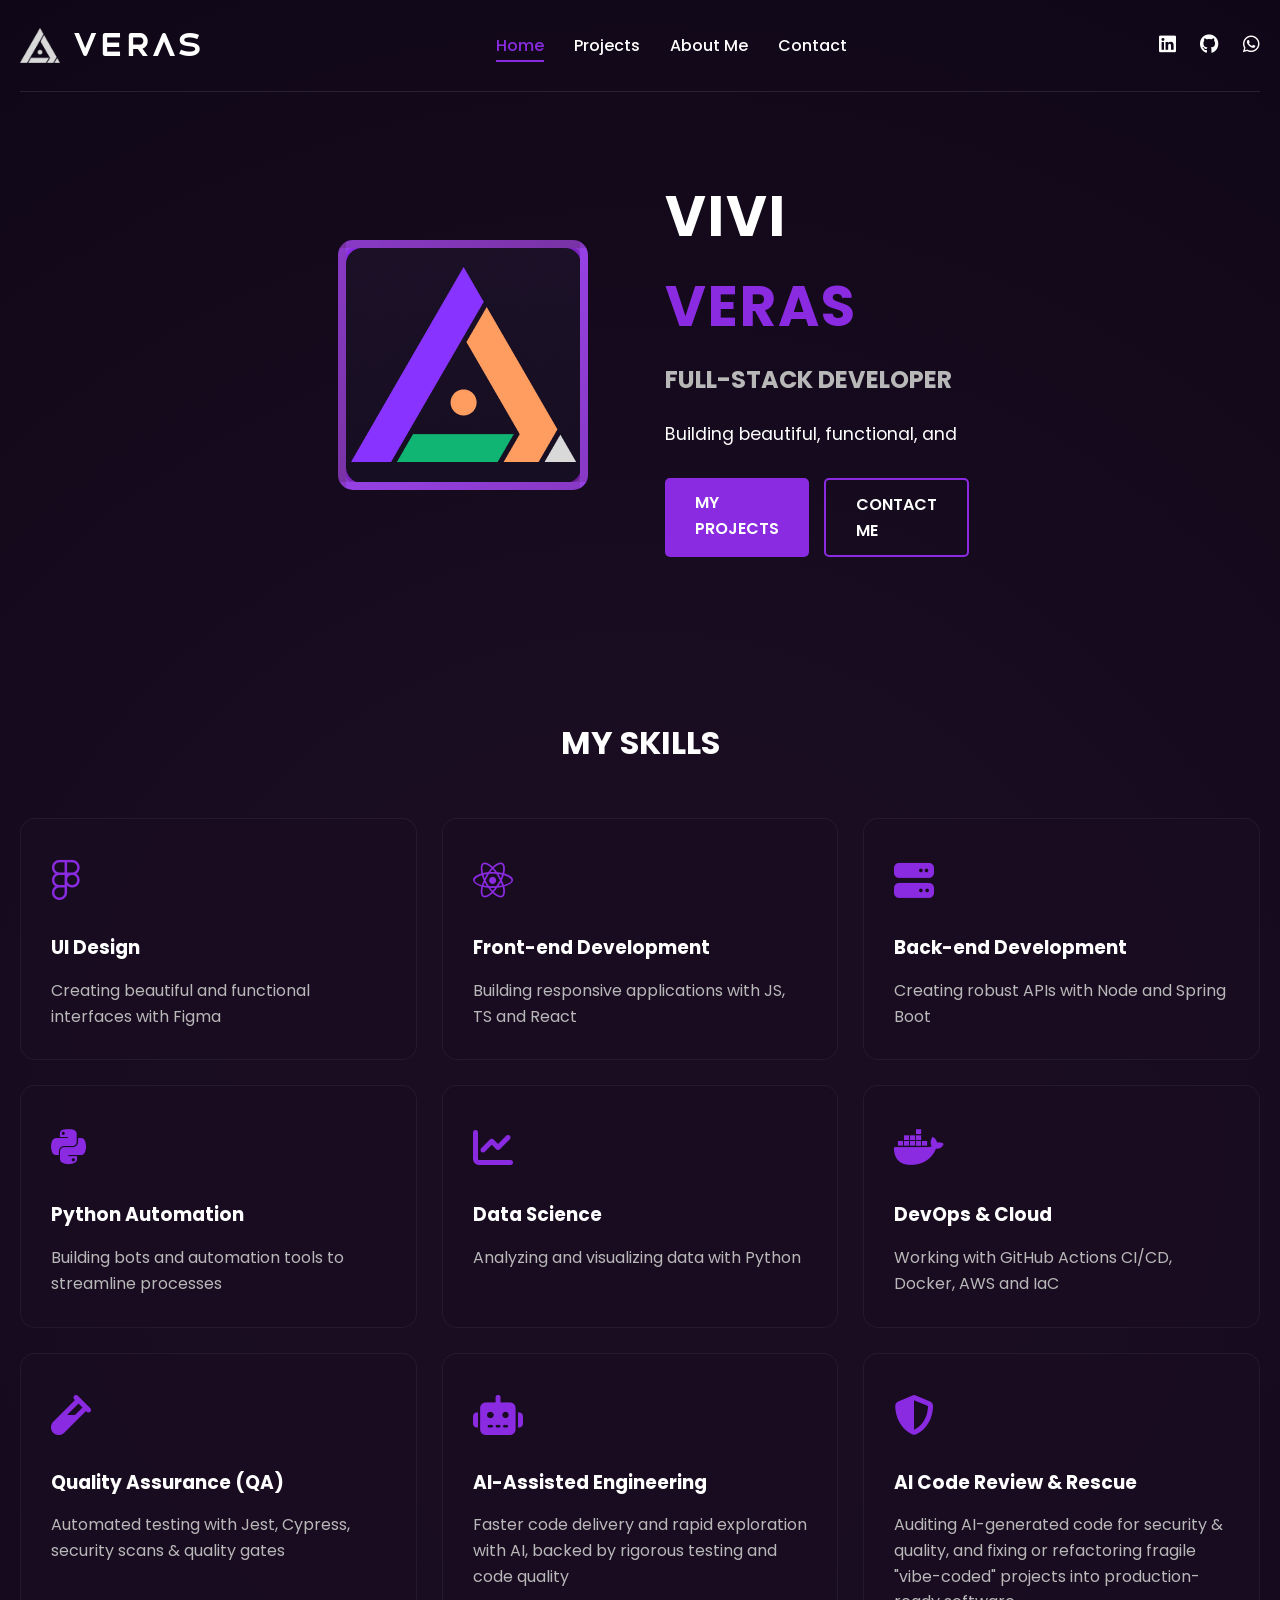
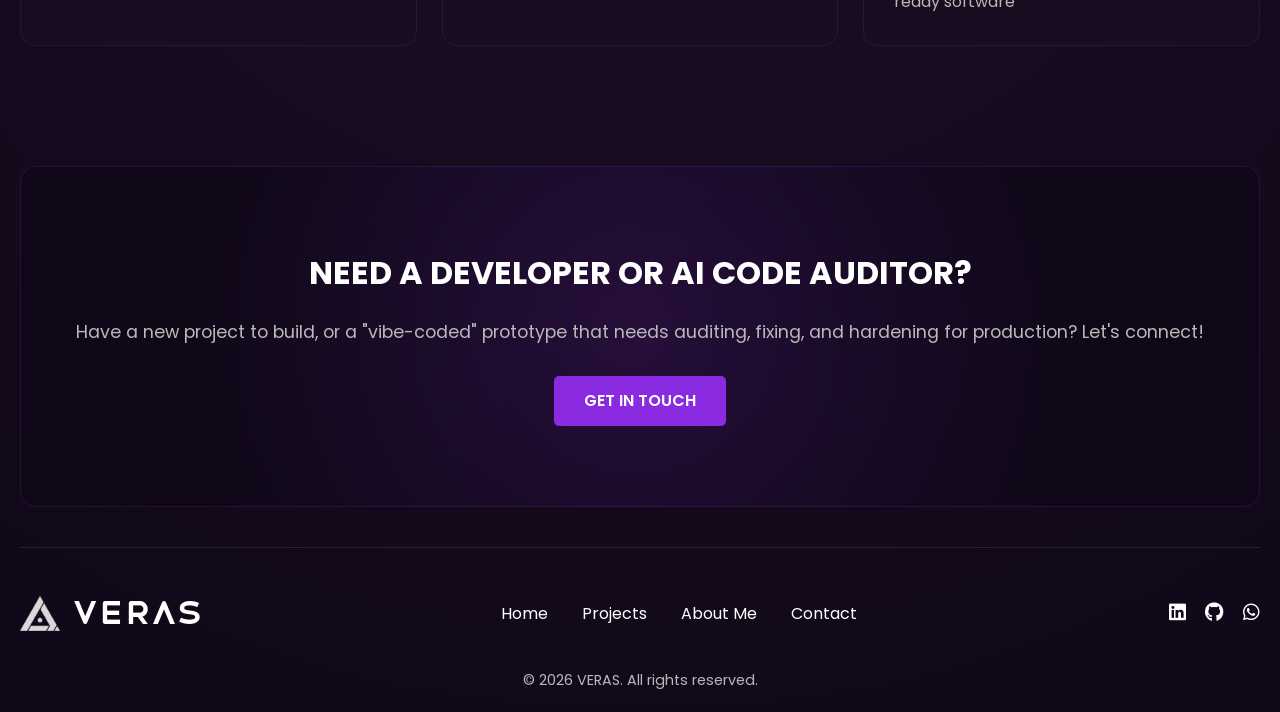
==== commit 7b88777f: "refactor: restore hero tagline, condense about text, trim 2026 timeline, and remove code audits tag" ====
--- a/index.html
+++ b/index.html
@@ -86,7 +86,7 @@
                     <div class="hero-text">
                         <h1 class="pixel-title">VIVI <span class="highlight">VERAS</span></h1>
                         <h2>FULL-STACK DEVELOPER</h2>
-                        <p>Building scalable, robust applications through AI-assisted engineering, delivering faster code, rapid exploration, and uncompromising quality.</p>
+                        <p>Building beautiful, functional, and scalable applications</p>
                         <div class="cta-buttons">
                             <a href="Pages/projects.html" class="btn primary">MY PROJECTS</a>
                             <a href="Pages/contact.html" class="btn secondary">CONTACT ME</a>
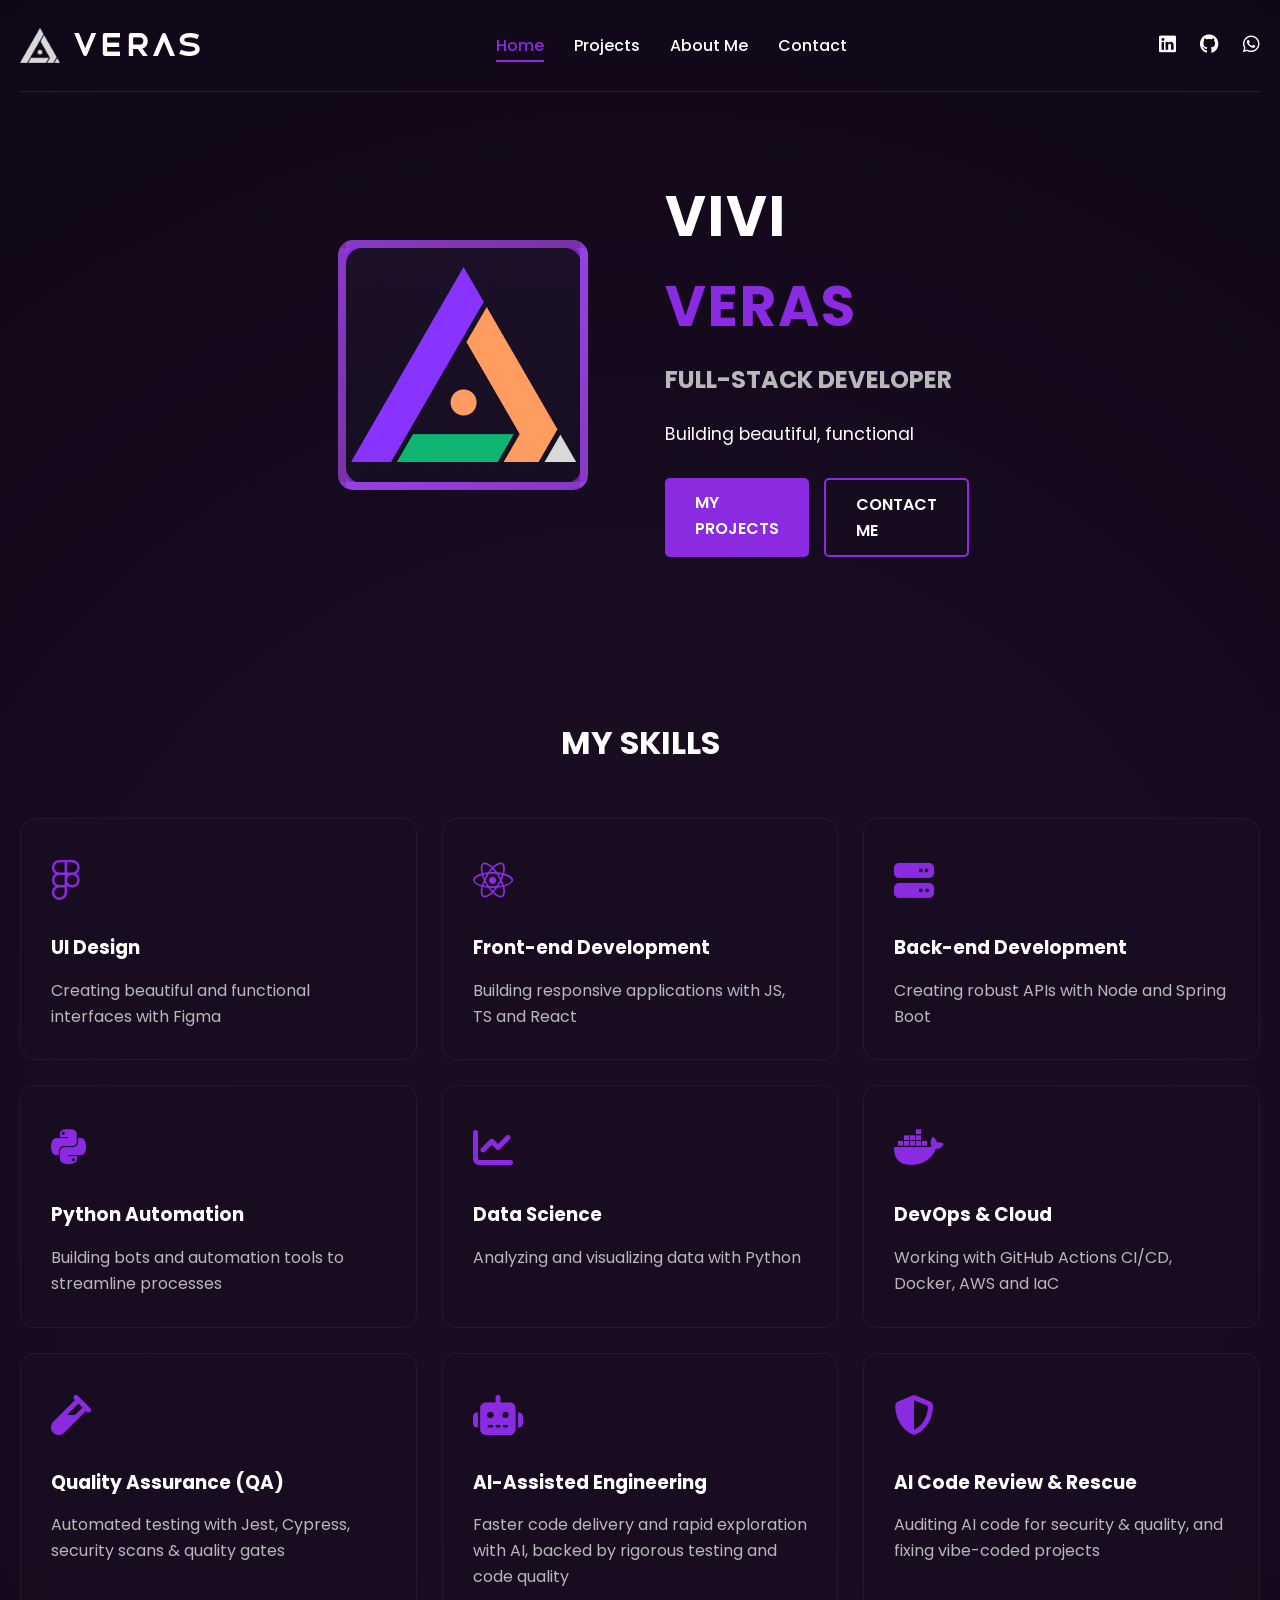
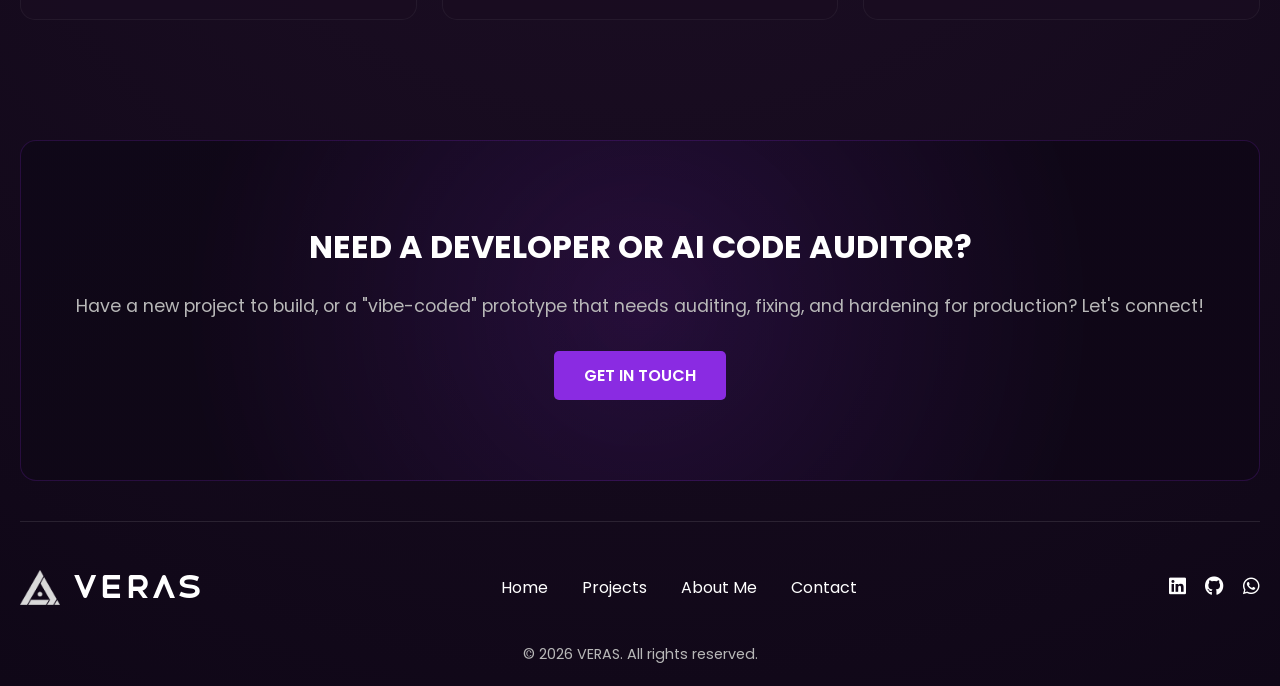
==== commit 27281865: "refactor: shorten AI code review skill card and 2026 timeline entry" ====
--- a/index.html
+++ b/index.html
@@ -141,7 +141,7 @@
                     <div class="skill-card">
                         <div class="skill-icon"><i class="fas fa-shield-alt"></i></div>
                         <h3>AI Code Review &amp; Rescue</h3>
-                        <p>Auditing AI-generated code for security &amp; quality, and fixing or refactoring fragile "vibe-coded" projects into production-ready software</p>
+                        <p>Auditing AI code for security &amp; quality, and fixing vibe-coded projects</p>
                     </div>
                 </div>
             </section>
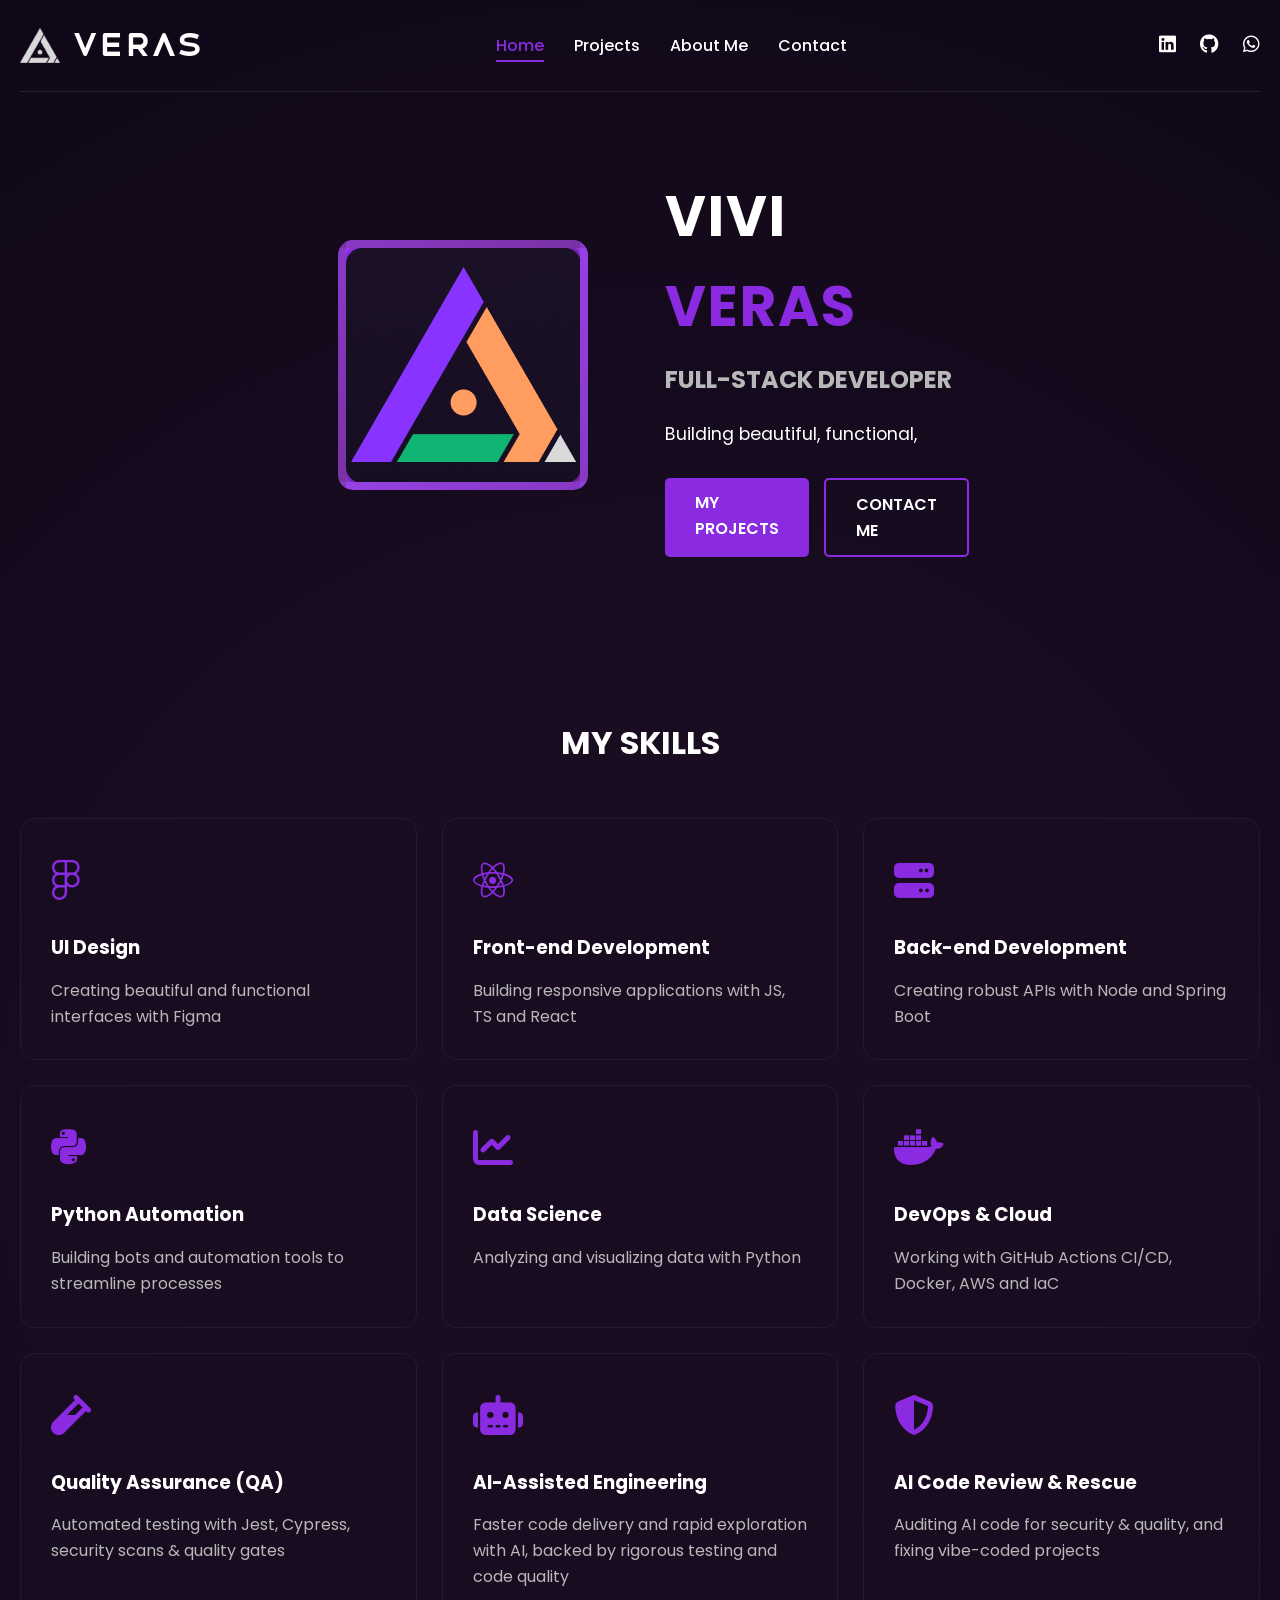
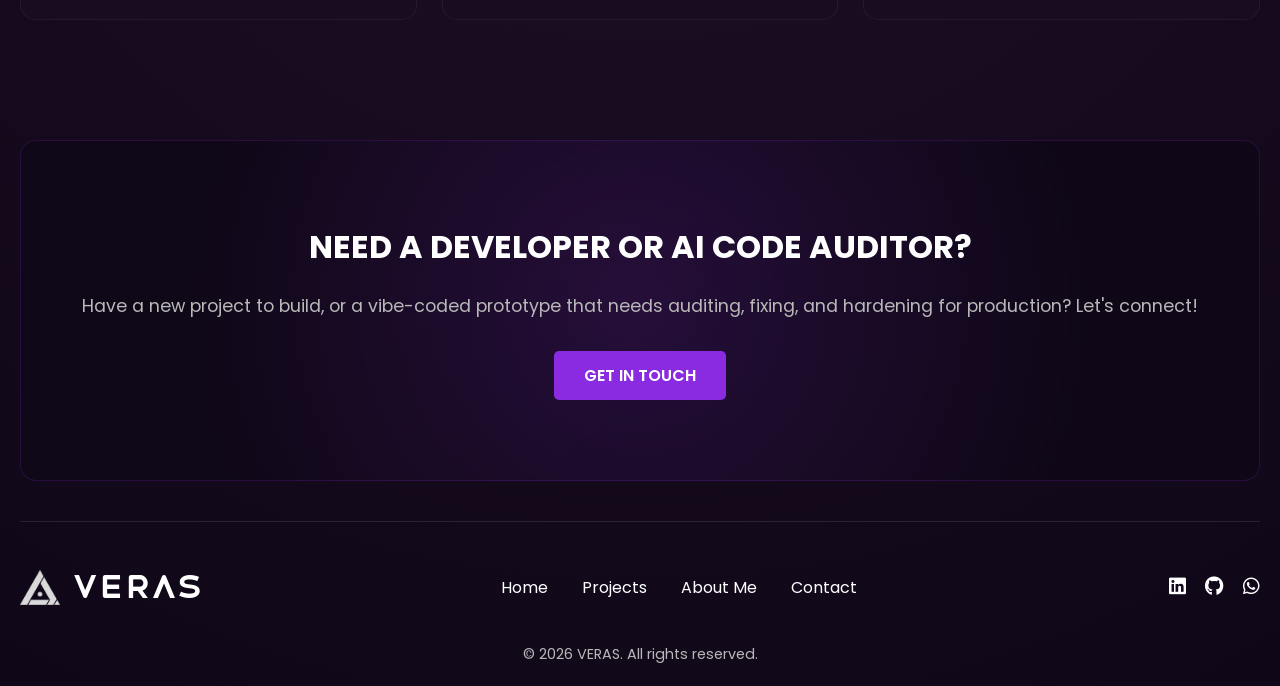
==== commit 251e092e: "style: remove scare quotes around vibe-coded and vibe coding" ====
--- a/index.html
+++ b/index.html
@@ -148,7 +148,7 @@
 
             <section class="cta-section">
                 <h2>NEED A DEVELOPER OR AI CODE AUDITOR?</h2>
-                <p>Have a new project to build, or a "vibe-coded" prototype that needs auditing, fixing, and hardening for production? Let's connect!</p>
+                <p>Have a new project to build, or a vibe-coded prototype that needs auditing, fixing, and hardening for production? Let's connect!</p>
                 <a href="Pages/contact.html" class="btn primary">GET IN TOUCH</a>
             </section>
         </main>
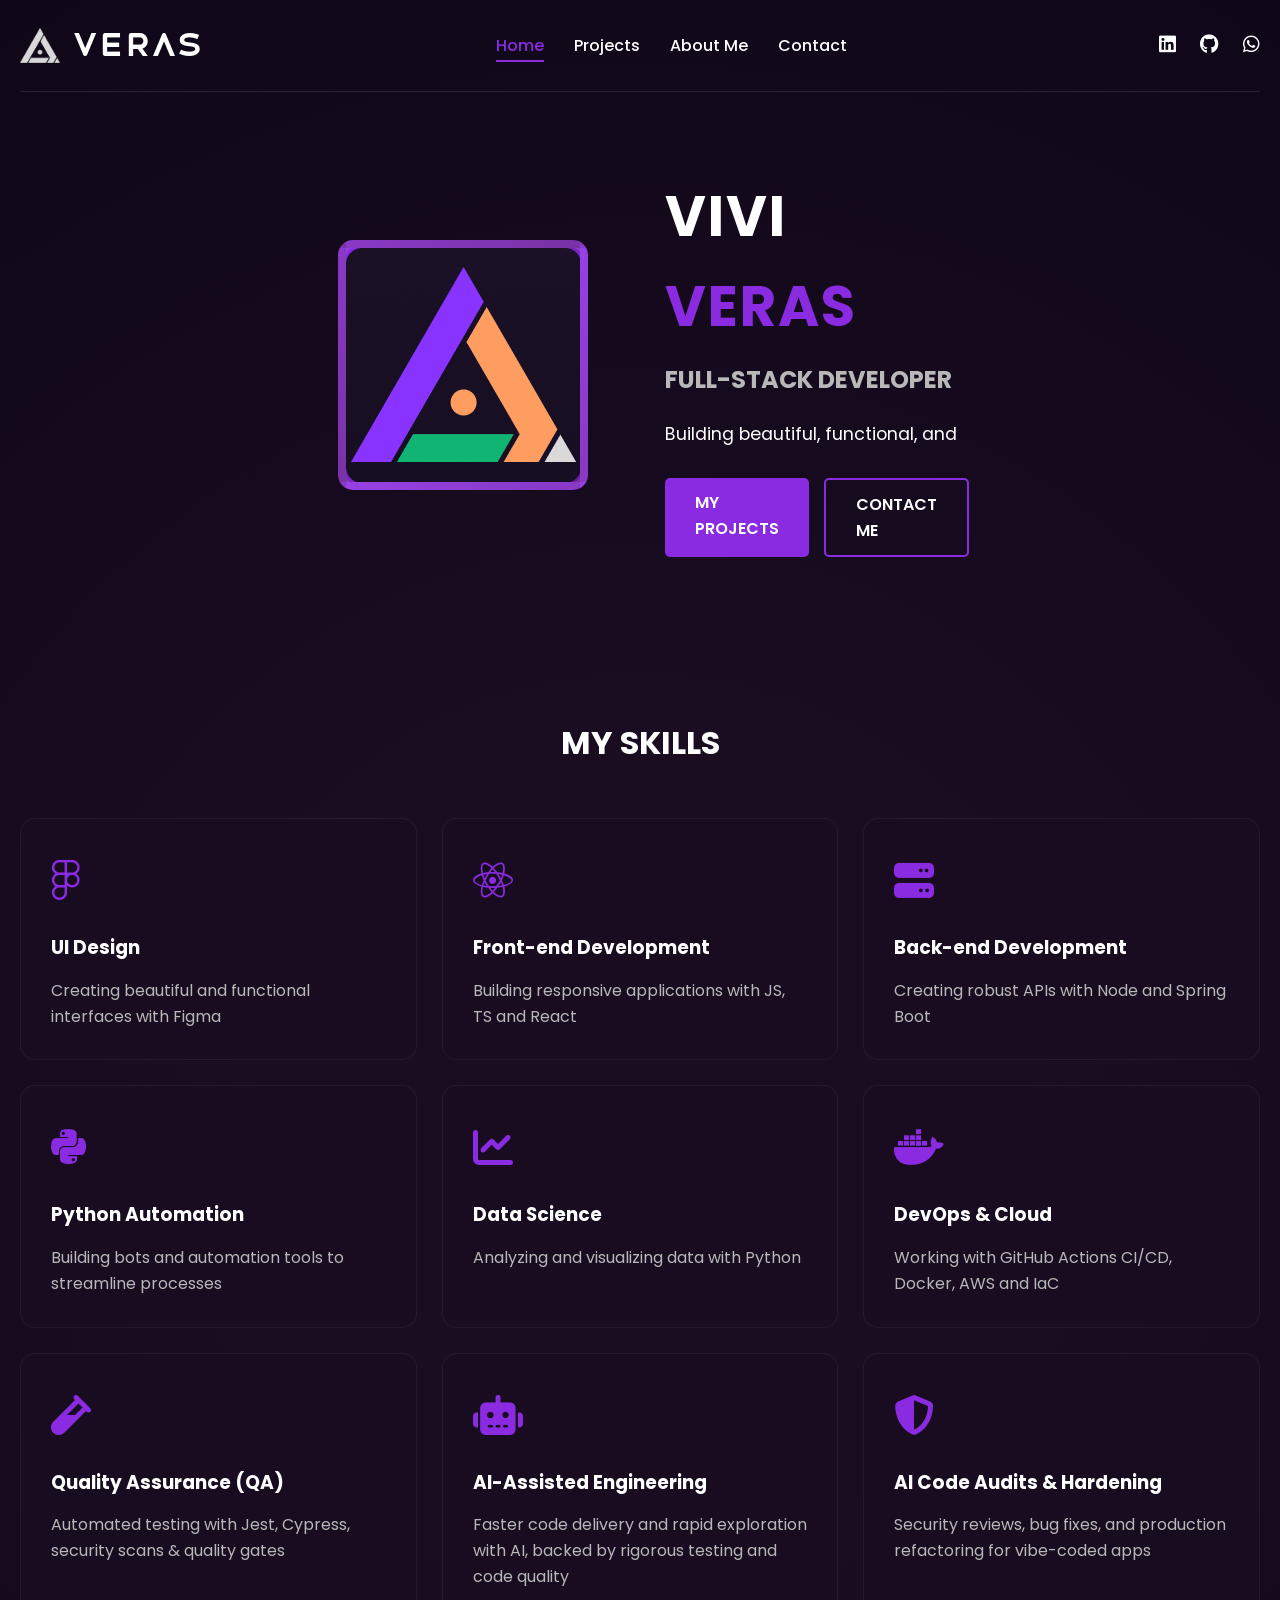
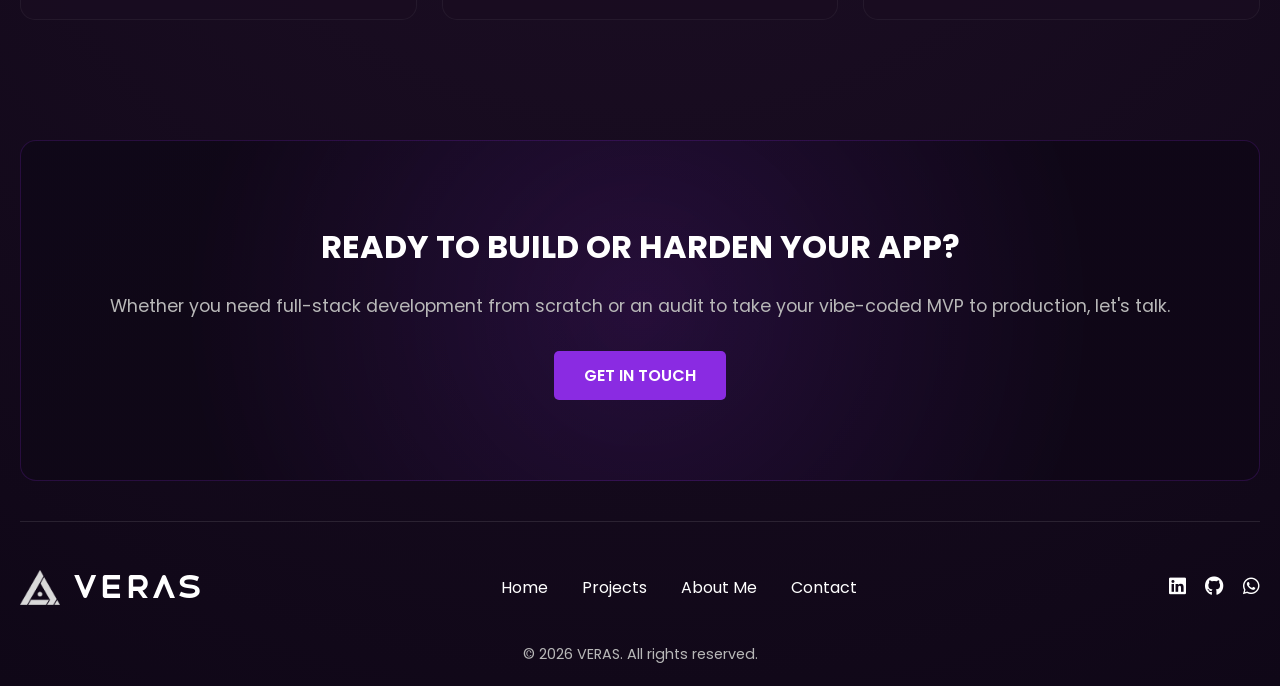
==== commit 0716655e: "feat: polish marketing copy with AI Code Audits & Hardening, punchy CTAs, and service dropdown" ====
--- a/index.html
+++ b/index.html
@@ -140,15 +140,15 @@
                     </div>
                     <div class="skill-card">
                         <div class="skill-icon"><i class="fas fa-shield-alt"></i></div>
-                        <h3>AI Code Review &amp; Rescue</h3>
-                        <p>Auditing AI code for security &amp; quality, and fixing vibe-coded projects</p>
+                        <h3>AI Code Audits &amp; Hardening</h3>
+                        <p>Security reviews, bug fixes, and production refactoring for vibe-coded apps</p>
                     </div>
                 </div>
             </section>
 
             <section class="cta-section">
-                <h2>NEED A DEVELOPER OR AI CODE AUDITOR?</h2>
-                <p>Have a new project to build, or a vibe-coded prototype that needs auditing, fixing, and hardening for production? Let's connect!</p>
+                <h2>READY TO BUILD OR HARDEN YOUR APP?</h2>
+                <p>Whether you need full-stack development from scratch or an audit to take your vibe-coded MVP to production, let's talk.</p>
                 <a href="Pages/contact.html" class="btn primary">GET IN TOUCH</a>
             </section>
         </main>
